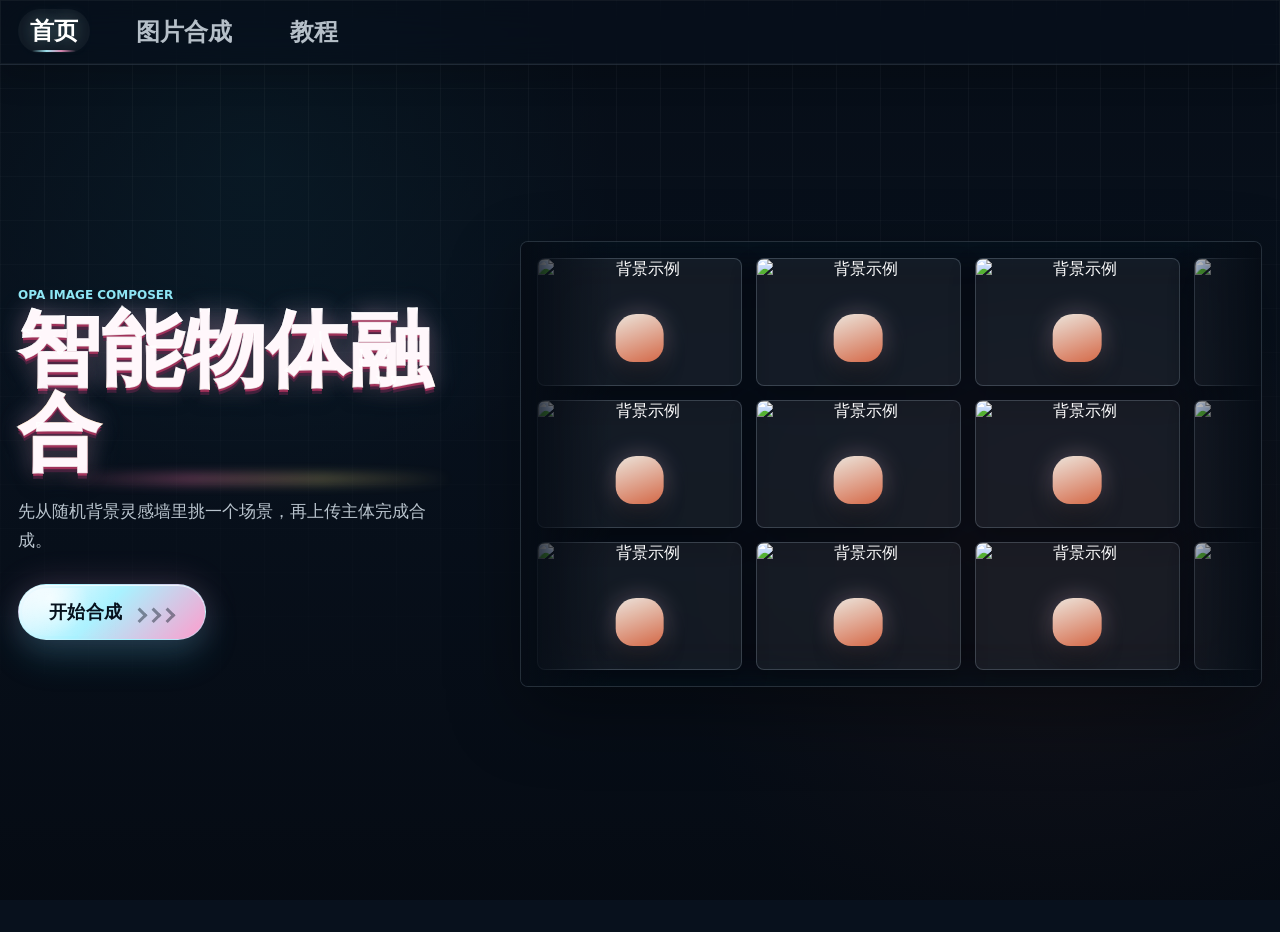
==== index.html @ 0ce697ed "Add files via upload" ====
<!doctype html>
<html lang="zh-CN">
  <head>
    <meta charset="utf-8" />
    <meta name="viewport" content="width=device-width, initial-scale=1" />
    <title>智能物体融合</title>
    <link rel="stylesheet" href="styles.css" />
  </head>
  <body>
    <div class="ambient-bg" aria-hidden="true">
      <span></span>
      <span></span>
      <span></span>
    </div>
    <nav class="site-tabs" aria-label="主导航">
      <button class="site-tab active" id="homeTab" type="button">首页</button>
      <button class="site-tab" id="composeTab" type="button">图片合成</button>
      <button class="site-tab" id="tutorialTab" type="button">教程</button>
    </nav>
    <main class="shell">
      <section class="landing" id="landing">
        <div class="landing-copy">
          <p class="eyebrow">OPA Image Composer</p>
          <h1>智能物体融合</h1>
          <p class="landing-subtitle">先从随机背景灵感墙里挑一个场景，再上传主体完成合成。</p>
          <button class="start-button" id="startButton" type="button" aria-label="开始合成">
            <span class="start-button-text">开始合成</span>
            <span class="start-button-arrows" aria-hidden="true">
              <span></span>
              <span></span>
              <span></span>
            </span>
          </button>
        </div>

        <div class="example-showcase" aria-label="背景示例图库">
          <div class="example-track" id="exampleTrackA"></div>
          <div class="example-track reverse" id="exampleTrackB"></div>
          <div class="example-track" id="exampleTrackC"></div>
        </div>
      </section>

      <section class="composer-app" id="composerApp" aria-label="用户合成界面">
        <section class="workspace" aria-label="图片融合工作区">
          <section class="stage-grid carousel-workbench">
            <article class="panel stage-panel">
              <div class="stage-overlay">
                <div>
                  <h2 id="stageTitle">前景原图</h2>
                  <span id="stageHint">双击画布添加前景，添加后拖拽框选主体</span>
                </div>
                <div class="stage-actions">
                  <button class="secondary icon-restore" id="prevStageButton" type="button">返回上一步</button>
                  <button class="secondary icon-image" id="nextStageButton" type="button">查看下一步</button>
                  <div class="stage-counter" id="stageCounter">1 / 4</div>
                </div>
              </div>
              <div class="status-pill composer-status" id="serviceStatus">准备上传</div>
              <div class="adjust-widget" id="adjustWidget">
                <button class="adjust-orb" id="adjustFloatButton" type="button" aria-expanded="false">
                  <span class="adjust-orb-dot"></span>
                  <span>调整</span>
                </button>
                <section class="adjust-card" id="adjustCard" hidden>
                  <div class="adjust-card-head">
                    <strong>图像调整</strong>
                    <span>拖动小窗可移动</span>
                  </div>
                  <div class="adjust-panel" id="cutoutAdjustPanel">
                    <label class="adjust-control">
                      <span>透明度</span>
                      <input id="cutoutOpacitySlider" type="range" min="40" max="140" value="100" />
                    </label>
                    <label class="adjust-control">
                      <span>冷暖色调</span>
                      <input id="cutoutToneSlider" type="range" min="-100" max="100" value="0" />
                    </label>
                    <label class="adjust-control">
                      <span>边界处理</span>
                      <input id="cutoutSharpenSlider" type="range" min="-100" max="100" value="0" />
                    </label>
                    <div class="adjust-row">
                      <button class="adjust-mini" id="eraserToggleButton" type="button">橡皮擦</button>
                      <label class="adjust-control compact">
                        <span>大小</span>
                        <input id="eraserSizeSlider" type="range" min="8" max="80" value="28" />
                      </label>
                    </div>
                    <div class="adjust-actions">
                      <button class="adjust-reset" id="cutoutUndoButton" type="button" disabled>撤销上一步</button>
                      <button class="adjust-reset" id="cutoutResetButton" type="button">恢复抠图</button>
                    </div>
                  </div>
                </section>
              </div>
              <aside class="recommend-panel" id="recommendPanel" aria-label="图片推荐">
                <div class="recommend-title" id="recommendTitle">前景推荐</div>
                <div class="recommend-viewport">
                  <div class="recommend-track" id="recommendTrack"></div>
                </div>
              </aside>

              <div class="stage-viewport" id="stageViewport">
                <div class="stage-track" id="stageTrack">
                  <section class="stage-slide" data-stage-title="前景原图" data-stage-hint="双击画布添加前景，添加后拖拽框选主体">
                    <div class="canvas-wrap subject-wrap upload-surface" id="subjectCanvasWrap" tabindex="0">
                      <span class="upload-hint">双击添加前景，添加后拖拽框选</span>
                      <button class="canvas-reset-button icon-restore" id="resetSubjectViewButton" type="button" hidden>恢复视图</button>
                      <canvas id="subjectCanvas"></canvas>
                      <div class="scan-line" id="cutoutScanLine" aria-hidden="true"></div>
                      <div id="selectionBox" class="selection-box" hidden></div>
                    </div>
                  </section>

                  <section class="stage-slide" data-stage-title="抠图预览" data-stage-hint="这里查看自动抠图结果，可下载透明 PNG 或返回原图重选">
                    <div class="canvas-wrap cutout-wrap">
                      <button class="canvas-reset-button icon-restore" id="resetCutoutViewButton" type="button" hidden>恢复视图</button>
                      <canvas id="cutoutCanvas"></canvas>
                    </div>
                  </section>

                  <section class="stage-slide" data-stage-title="背景图" data-stage-hint="双击画布添加背景，或从右侧推荐中选择">
                    <div class="canvas-wrap upload-surface" id="backgroundCanvasWrap" tabindex="0">
                      <span class="upload-hint">双击添加背景</span>
                      <canvas id="backgroundCanvas"></canvas>
                    </div>
                  </section>

                  <section class="stage-slide" data-stage-title="合成结果" data-stage-hint="生成后的合成图会展示在这里，并可下载成品">
                    <div class="canvas-wrap result-wrap">
                      <canvas id="resultCanvas"></canvas>
                      <div class="result-edit-box" id="resultEditBox" hidden>
                        <span class="resize-handle nw" data-handle="nw"></span>
                        <span class="resize-handle ne" data-handle="ne"></span>
                        <span class="resize-handle sw" data-handle="sw"></span>
                        <span class="resize-handle se" data-handle="se"></span>
                      </div>
                      <div class="score-card" id="scoreCard" hidden>
                        <span>OPA 合理性评分</span>
                        <strong id="scoreValue">--</strong>
                      </div>
                    </div>
                  </section>
                </div>
              </div>
            </article>

            <div class="panel quick-bar" aria-label="操作栏">
              <label class="dropzone compact icon-upload hidden-upload" id="subjectDrop" tabindex="0" aria-hidden="true">
                <input id="subjectInput" type="file" accept="image/*" />
                <span>上传前景</span>
              </label>
              <label class="dropzone compact icon-image hidden-upload" id="backgroundDrop" tabindex="0" aria-hidden="true">
                <input id="backgroundInput" type="file" accept="image/*" />
                <span>上传背景</span>
              </label>
              <button class="secondary icon-image stage-tool active" data-tool-stage="0" id="viewOriginalButton" type="button">查看原图</button>
              <button class="secondary icon-cutout stage-tool" data-tool-stage="1" id="viewCutoutButton" type="button" disabled>查看抠图</button>
              <button class="secondary icon-image stage-tool" data-tool-stage="2" id="viewBackgroundButton" type="button" disabled>查看背景</button>
              <button class="primary icon-magic stage-tool" data-tool-stage="3" id="runButton" type="button" disabled>图像融合</button>
              <button class="secondary icon-download" id="downloadMenuButton" type="button" disabled>下载</button>
              <button class="secondary hidden-action" id="cutoutDownloadButton" type="button" disabled>下载抠图</button>
              <button class="secondary hidden-action" id="restoreSubjectButton" type="button" disabled>返回原图</button>
              <button class="secondary hidden-action" id="downloadButton" type="button" disabled>下载成品</button>
            </div>
          </section>
        </section>
      </section>
    </main>

    <div class="download-dialog" id="downloadDialog" hidden>
      <div class="download-card" role="dialog" aria-modal="true" aria-label="选择下载内容">
        <h2>选择下载内容</h2>
        <button class="secondary icon-cutout" id="dialogCutoutDownloadButton" type="button">下载抠图</button>
        <button class="secondary icon-download" id="dialogResultDownloadButton" type="button">下载合成图</button>
        <button class="secondary" id="dialogCloseButton" type="button">取消</button>
      </div>
    </div>

    <script src="assets/example-foregrounds/foreground-data.js"></script>
    <script src="assets/example-backgrounds/background-data.js"></script>
    <script src="app.js"></script>
  </body>
</html>
---- styles.css ----
:root {
  color-scheme: light;
  --bg: #08111d;
  --ink: #f4f8fb;
  --muted: #aeb9c7;
  --panel: rgba(12, 22, 36, 0.68);
  --panel-strong: rgba(19, 31, 48, 0.82);
  --line: rgba(188, 214, 235, 0.2);
  --line-strong: rgba(202, 226, 244, 0.36);
  --accent: #ff6a3d;
  --accent-strong: #d84722;
  --cyan: #1e9fb8;
  --green: #4f8d63;
  --soft: rgba(238, 243, 247, 0.1);
  --canvas: rgba(238, 244, 248, 0.08);
  --shadow: 0 24px 70px rgba(0, 0, 0, 0.34);
  --shadow-soft: 0 18px 42px rgba(0, 0, 0, 0.26);
  --glow: rgba(30, 159, 184, 0.28);
  --glass: rgba(10, 20, 34, 0.66);
  --glass-strong: rgba(12, 24, 39, 0.72);
}

* {
  box-sizing: border-box;
}

body {
  margin: 0;
  min-height: 100vh;
  background: #08111d;
  color: var(--ink);
  font-family:
    Inter, "Microsoft YaHei", "PingFang SC", system-ui, -apple-system, BlinkMacSystemFont,
    "Segoe UI", sans-serif;
}

body::before {
  content: "";
  position: fixed;
  inset: 0;
  z-index: 1;
  background:
    linear-gradient(90deg, rgba(255, 255, 255, 0.055) 1px, transparent 1px),
    linear-gradient(180deg, rgba(255, 255, 255, 0.045) 1px, transparent 1px);
  background-size: 44px 44px;
  -webkit-mask-image: linear-gradient(180deg, rgba(0, 0, 0, 0.72), transparent 88%);
  mask-image: linear-gradient(180deg, rgba(0, 0, 0, 0.72), transparent 88%);
  pointer-events: none;
}

.ambient-bg {
  position: fixed;
  inset: 0;
  z-index: 0;
  overflow: hidden;
  background: #08111d;
  pointer-events: none;
}

.ambient-bg::after {
  content: "";
  position: absolute;
  inset: 0;
  background:
    linear-gradient(180deg, rgba(6, 12, 21, 0.78), rgba(8, 17, 29, 0.64) 42%, rgba(5, 10, 18, 0.86)),
    radial-gradient(circle at 20% 18%, rgba(30, 159, 184, 0.24), transparent 28%),
    radial-gradient(circle at 82% 70%, rgba(255, 106, 61, 0.2), transparent 30%);
}

.ambient-bg span {
  position: absolute;
  inset: -8%;
  background-position: center;
  background-size: cover;
  opacity: 0;
  filter: saturate(1.12) contrast(1.08);
  transform: scale(1.08) translateX(0);
  animation: ambient-slide 30s ease-in-out infinite;
}

.ambient-bg span:nth-child(1) {
  background-image: url("assets/backgrounds/deep-abstract-01.jpg");
}

.ambient-bg span:nth-child(2) {
  background-image: url("assets/backgrounds/deep-abstract-02.jpg");
  animation-delay: 10s;
}

.ambient-bg span:nth-child(3) {
  background-image: url("assets/backgrounds/deep-abstract-03.jpg");
  animation-delay: 20s;
}

button,
input {
  font: inherit;
}

.shell {
  position: relative;
  z-index: 2;
  width: min(1520px, calc(100vw - 36px));
  margin: 0 auto;
  padding: 44px 0 32px;
}

.site-tabs {
  position: fixed;
  top: 0;
  left: 0;
  right: 0;
  z-index: 10;
  display: flex;
  align-items: center;
  gap: 34px;
  border: 0;
  border-bottom: 1px solid rgba(202, 226, 244, 0.12);
  border-radius: 0;
  padding: 10px max(18px, calc((100vw - 1520px) / 2 + 18px));
  background: rgba(7, 16, 28, 0.58);
  box-shadow:
    0 12px 30px rgba(0, 0, 0, 0.18),
    inset 0 0 0 1px rgba(255, 255, 255, 0.04);
  backdrop-filter: blur(18px) saturate(1.15);
}

.site-tab {
  position: relative;
  border: 0;
  border-radius: 999px;
  padding: 6px 12px;
  color: rgba(238, 247, 255, 0.76);
  background: transparent;
  cursor: pointer;
  font-size: 24px;
  font-weight: 900;
  white-space: nowrap;
  transition:
    color 160ms ease,
    text-shadow 160ms ease,
    transform 160ms ease;
}

.site-tab::after {
  content: "";
  position: absolute;
  left: 14px;
  right: 14px;
  bottom: 1px;
  height: 2px;
  border-radius: 999px;
  background: linear-gradient(90deg, transparent, rgba(169, 242, 255, 0.92), rgba(255, 156, 204, 0.82), transparent);
  opacity: 0;
  transform: scaleX(0.5);
  transition:
    opacity 160ms ease,
    transform 160ms ease;
}

.site-tab:hover,
.site-tab.active {
  color: #fff;
  background: rgba(255, 255, 255, 0.045);
  text-shadow:
    0 0 16px rgba(169, 242, 255, 0.36),
    0 2px 12px rgba(0, 0, 0, 0.42);
  transform: translateY(-1px);
}

.site-tab:hover::after,
.site-tab.active::after {
  opacity: 1;
  transform: scaleX(1);
}

.landing {
  display: grid;
  grid-template-columns: minmax(320px, 0.78fr) minmax(560px, 1.22fr);
  align-items: center;
  gap: 28px;
  min-height: calc(100vh - 44px);
  padding: 18px 0 34px;
  transition:
    opacity 360ms ease,
    transform 360ms ease,
    visibility 360ms ease;
}

.landing-copy {
  position: relative;
  z-index: 2;
  max-width: 560px;
}

.landing h1 {
  font-size: clamp(50px, 6.4vw, 92px);
  line-height: 1.02;
  -webkit-text-stroke-width: 1.4px;
}

.landing-subtitle {
  max-width: 430px;
  margin: 22px 0 0;
  color: rgba(235, 246, 255, 0.78);
  font-size: 17px;
  line-height: 1.7;
}

.start-button {
  position: relative;
  overflow: hidden;
  display: inline-flex;
  align-items: center;
  justify-content: center;
  gap: 14px;
  margin-top: 30px;
  min-height: 56px;
  border: 1px solid rgba(169, 242, 255, 0.44);
  border-radius: 999px;
  padding: 0 20px 0 30px;
  color: #06111d;
  background:
    linear-gradient(135deg, #f8fbff 0%, #a9f2ff 45%, #ff9ccc 100%);
  box-shadow:
    0 18px 34px rgba(30, 159, 184, 0.22),
    0 0 34px rgba(255, 156, 204, 0.2),
    inset 0 1px 0 rgba(255, 255, 255, 0.72);
  cursor: pointer;
  font-size: 18px;
  font-weight: 900;
  letter-spacing: 0.4px;
  transition:
    transform 180ms ease,
    box-shadow 180ms ease,
    filter 180ms ease;
}

.start-button::before {
  content: "";
  position: absolute;
  inset: 3px;
  border-radius: 999px;
  background:
    radial-gradient(circle at 16% 22%, rgba(255, 255, 255, 0.86), transparent 24%),
    linear-gradient(90deg, rgba(255, 255, 255, 0.16), transparent 54%);
  opacity: 0.8;
  pointer-events: none;
}

.start-button::after {
  content: "";
  position: absolute;
  inset: 0;
  border-radius: inherit;
  background: linear-gradient(120deg, transparent 0%, rgba(255, 255, 255, 0.68) 42%, transparent 58%);
  opacity: 0;
  transform: translateX(-118%);
  transition:
    opacity 180ms ease,
    transform 460ms ease;
  pointer-events: none;
}

.start-button-text,
.start-button-arrows {
  position: relative;
  z-index: 1;
}

.start-button-arrows {
  display: inline-flex;
  align-items: center;
  gap: 3px;
  width: 48px;
}

.start-button-arrows span {
  display: block;
  width: 11px;
  height: 11px;
  border-right: 3px solid currentColor;
  border-bottom: 3px solid currentColor;
  opacity: 0.42;
  transform: rotate(-45deg) translateX(-4px);
  transition:
    opacity 180ms ease,
    transform 180ms ease;
}

.start-button-arrows span:nth-child(2) {
  transition-delay: 45ms;
}

.start-button-arrows span:nth-child(3) {
  transition-delay: 90ms;
}

.start-button:hover {
  filter: saturate(1.08);
  transform: translateY(-2px) scale(1.02);
  box-shadow:
    0 22px 44px rgba(30, 159, 184, 0.28),
    0 0 48px rgba(255, 156, 204, 0.28),
    inset 0 1px 0 rgba(255, 255, 255, 0.82);
}

.start-button:hover::after {
  opacity: 0.75;
  transform: translateX(110%);
}

.start-button:hover .start-button-arrows span {
  opacity: 1;
  transform: rotate(-45deg) translateX(3px);
}

.example-showcase {
  position: relative;
  display: grid;
  gap: 14px;
  min-width: 0;
  overflow: hidden;
  border: 1px solid rgba(202, 226, 244, 0.16);
  border-radius: 8px;
  padding: 16px 0;
  background: rgba(4, 11, 20, 0.34);
  box-shadow:
    inset 0 0 52px rgba(30, 159, 184, 0.08),
    0 26px 70px rgba(0, 0, 0, 0.36);
  backdrop-filter: blur(18px);
}

.example-showcase::before,
.example-showcase::after {
  content: "";
  position: absolute;
  top: 0;
  bottom: 0;
  z-index: 2;
  width: 90px;
  pointer-events: none;
}

.example-showcase::before {
  left: 0;
  background: linear-gradient(90deg, rgba(6, 12, 21, 0.96), transparent);
}

.example-showcase::after {
  right: 0;
  background: linear-gradient(270deg, rgba(6, 12, 21, 0.96), transparent);
}

.example-track {
  display: flex;
  width: max-content;
  gap: 14px;
  padding: 0 16px;
  animation: example-scroll 46s linear infinite;
}

.example-track.reverse {
  animation-name: example-scroll-reverse;
  animation-duration: 52s;
}

.example-track:nth-child(3) {
  animation-duration: 58s;
}

.example-card {
  position: relative;
  flex: 0 0 auto;
  width: clamp(178px, 16vw, 238px);
  aspect-ratio: 16 / 10;
  border: 1px solid rgba(202, 226, 244, 0.2);
  border-radius: 8px;
  padding: 0;
  overflow: hidden;
  color: #fff;
  background: rgba(255, 255, 255, 0.06);
  box-shadow: 0 12px 26px rgba(0, 0, 0, 0.28);
  cursor: pointer;
  transition:
    transform 180ms ease,
    border-color 180ms ease,
    box-shadow 180ms ease;
}

.example-card img {
  width: 100%;
  height: 100%;
  object-fit: cover;
  display: block;
  filter: saturate(1.05) contrast(1.03);
}

.example-card::before {
  content: "";
  position: absolute;
  left: 50%;
  bottom: 18%;
  width: 24%;
  height: 38%;
  border-radius: 42% 42% 36% 36%;
  background: linear-gradient(160deg, rgba(255, 245, 235, 0.92), rgba(255, 122, 79, 0.82));
  box-shadow:
    0 16px 20px rgba(0, 0, 0, 0.34),
    0 0 24px rgba(255, 210, 236, 0.28);
  transform: translateX(-50%);
  pointer-events: none;
}

.example-card:hover {
  border-color: rgba(255, 210, 236, 0.46);
  box-shadow:
    0 18px 32px rgba(0, 0, 0, 0.34),
    0 0 28px rgba(255, 146, 207, 0.16);
  transform: translateY(-3px) scale(1.02);
}

.composer-app {
  position: absolute;
  inset: 22px 0 auto;
  opacity: 0;
  visibility: hidden;
  pointer-events: none;
  transform: translateY(10px) scale(0.985);
  min-height: 100vh;
  transition:
    opacity 360ms ease,
    transform 360ms ease,
    visibility 360ms ease;
}

.composer-started .landing {
  display: none;
  opacity: 0;
  visibility: hidden;
  pointer-events: none;
  transform: translateY(-10px) scale(0.985);
}

.composer-started .composer-app {
  position: relative;
  inset: auto;
  opacity: 1;
  visibility: visible;
  pointer-events: auto;
  transform: translateY(0) scale(1);
}

.composer-started .shell {
  padding-top: 42px;
}

.topbar {
  position: relative;
  overflow: hidden;
  display: flex;
  align-items: center;
  justify-content: space-between;
  gap: 18px;
  margin-bottom: 8px;
  min-height: 64px;
  border: 1px solid rgba(202, 226, 244, 0.22);
  border-radius: 8px;
  padding: 9px 16px;
  background: var(--glass);
  box-shadow: var(--shadow-soft);
  backdrop-filter: blur(22px) saturate(1.15);
}

.topbar::before {
  content: "";
  position: absolute;
  inset: 0;
  background:
    linear-gradient(110deg, rgba(255, 255, 255, 0.12), transparent 34%),
    radial-gradient(circle at 88% 20%, rgba(30, 159, 184, 0.18), transparent 30%);
  pointer-events: none;
}

.topbar > * {
  position: relative;
  z-index: 1;
}

.eyebrow {
  margin: 0 0 6px;
  color: #8ee7f5;
  font-size: 12px;
  font-weight: 800;
  letter-spacing: 0;
  text-transform: uppercase;
}

h1,
h2 {
  margin: 0;
  line-height: 1.15;
}

h1 {
  position: relative;
  display: inline-block;
  font-family:
    "软糖体", "星岩体", "传奇体", "YouYuan", "Microsoft YaHei UI", "Microsoft YaHei",
    "PingFang SC", system-ui, sans-serif;
  font-size: clamp(36px, 4.2vw, 60px);
  font-weight: 900;
  letter-spacing: 1px;
  color: #fff7fb;
  background:
    linear-gradient(180deg, #ffffff 0%, #ffe2f2 34%, #ffc16f 62%, #ff7aa9 100%);
  -webkit-background-clip: text;
  background-clip: text;
  -webkit-text-stroke: 1px rgba(255, 255, 255, 0.76);
  text-shadow:
    0 3px 0 #9f3159,
    0 6px 0 rgba(85, 35, 68, 0.72),
    0 10px 18px rgba(0, 0, 0, 0.36),
    0 0 22px rgba(255, 162, 211, 0.34),
    0 0 34px rgba(169, 242, 255, 0.18);
  animation: title-bob 4.6s ease-in-out infinite;
}

h1::after {
  content: "";
  position: absolute;
  left: 8%;
  right: 8%;
  bottom: -9px;
  height: 10px;
  border-radius: 999px;
  background: linear-gradient(90deg, transparent, rgba(255, 122, 169, 0.5), rgba(255, 225, 128, 0.42), transparent);
  filter: blur(6px);
  opacity: 0.8;
  pointer-events: none;
}

h2 {
  font-size: 15px;
  color: #f6fbff;
}

.status-pill {
  flex: 0 0 auto;
  border: 1px solid rgba(142, 231, 245, 0.32);
  border-radius: 8px;
  padding: 9px 13px;
  color: #eafaff;
  background: rgba(12, 33, 50, 0.66);
  font-weight: 800;
  box-shadow:
    inset 0 0 0 1px rgba(255, 255, 255, 0.08),
    0 0 24px rgba(30, 159, 184, 0.16);
}

.workspace {
  display: grid;
  gap: 8px;
}

.panel {
  position: relative;
  overflow: hidden;
  background: var(--glass-strong);
  border: 1px solid var(--line);
  border-radius: 8px;
  box-shadow: var(--shadow);
  backdrop-filter: blur(24px) saturate(1.18);
  animation: panel-in 460ms ease both;
}

.panel::before {
  content: "";
  position: absolute;
  inset: 0;
  border-radius: inherit;
  background:
    linear-gradient(135deg, rgba(255, 255, 255, 0.16), transparent 26%),
    radial-gradient(circle at 100% 0%, rgba(30, 159, 184, 0.12), transparent 36%),
    radial-gradient(circle at 0% 100%, rgba(255, 106, 61, 0.08), transparent 34%);
  opacity: 0.9;
  pointer-events: none;
}

.panel > * {
  position: relative;
  z-index: 1;
}

.dropzone {
  position: relative;
  display: inline-flex;
  align-items: center;
  justify-content: center;
  gap: 8px;
  border: 1px solid var(--line-strong);
  border-radius: 8px;
  color: #f3f9ff;
  text-align: center;
  cursor: pointer;
  transition:
    border-color 160ms ease,
    background 160ms ease,
    color 160ms ease,
    transform 160ms ease;
}

.dropzone.compact {
  min-height: 42px;
  min-width: 96px;
  padding: 0 14px;
  background: rgba(255, 255, 255, 0.08);
  font-weight: 850;
}

.dropzone:hover,
.dropzone.dragging,
.dropzone:focus-visible {
  border-color: var(--accent);
  background: rgba(255, 106, 61, 0.16);
  color: #ffe2d3;
  outline: 3px solid rgba(255, 106, 61, 0.17);
  outline-offset: 2px;
}

.dropzone:hover {
  transform: translateY(-1px);
}

.dropzone input {
  position: absolute;
  inset: 0;
  opacity: 0;
  cursor: pointer;
}

.primary,
.secondary {
  position: relative;
  overflow: hidden;
  display: inline-flex;
  align-items: center;
  justify-content: center;
  gap: 8px;
  min-height: 42px;
  border: 1px solid transparent;
  border-radius: 999px;
  padding: 0 18px;
  cursor: pointer;
  font-weight: 850;
  transition:
    background 160ms ease,
    border-color 160ms ease,
    box-shadow 160ms ease,
    color 160ms ease,
    transform 160ms ease;
}

.primary::before,
.secondary::before {
  content: "";
  position: absolute;
  inset: 1px;
  border-radius: inherit;
  background:
    linear-gradient(110deg, transparent 0%, rgba(255, 255, 255, 0.24) 44%, transparent 62%),
    radial-gradient(circle at 12% 20%, rgba(255, 255, 255, 0.18), transparent 26%);
  opacity: 0;
  transform: translateX(-42%);
  transition:
    opacity 160ms ease,
    transform 360ms ease;
  pointer-events: none;
}

.compact-button {
  min-height: 38px;
  padding: 0 13px;
}

.primary {
  border-color: rgba(255, 210, 236, 0.32);
  background:
    radial-gradient(circle at 18% 30%, rgba(255, 255, 255, 0.32), transparent 22%),
    linear-gradient(135deg, #ff75b4, #ff764a 54%, #9befff);
  color: #fff;
  box-shadow:
    0 12px 26px rgba(216, 71, 34, 0.22),
    0 0 28px rgba(255, 117, 180, 0.16),
    inset 0 1px 0 rgba(255, 255, 255, 0.3);
}

.primary:hover {
  background:
    radial-gradient(circle at 18% 30%, rgba(255, 255, 255, 0.38), transparent 22%),
    linear-gradient(135deg, #ff8ac1, #ff6b42 54%, #a9f2ff);
  box-shadow:
    0 15px 32px rgba(216, 71, 34, 0.28),
    0 0 34px rgba(255, 117, 180, 0.22),
    0 0 18px rgba(169, 242, 255, 0.16),
    inset 0 1px 0 rgba(255, 255, 255, 0.36);
  transform: translateY(-2px);
}

.primary:hover::before,
.secondary:hover::before {
  opacity: 1;
  transform: translateX(46%);
}

.secondary {
  border: 1px solid rgba(202, 226, 244, 0.18);
  background:
    radial-gradient(circle at 16% 10%, rgba(169, 242, 255, 0.12), transparent 34%),
    linear-gradient(180deg, rgba(255, 255, 255, 0.09), rgba(255, 255, 255, 0.035)),
    rgba(10, 22, 36, 0.38);
  color: #f4f8fb;
  box-shadow:
    inset 0 1px 0 rgba(255, 255, 255, 0.12),
    0 8px 18px rgba(0, 0, 0, 0.12);
}

.secondary:hover {
  border-color: rgba(142, 231, 245, 0.42);
  background:
    radial-gradient(circle at 18% 16%, rgba(169, 242, 255, 0.18), transparent 36%),
    linear-gradient(180deg, rgba(255, 255, 255, 0.13), rgba(255, 255, 255, 0.055)),
    rgba(10, 22, 36, 0.5);
  box-shadow:
    0 10px 22px rgba(30, 159, 184, 0.15),
    0 0 18px rgba(169, 242, 255, 0.08),
    inset 0 1px 0 rgba(255, 255, 255, 0.16);
  transform: translateY(-1px);
}

.primary:active,
.secondary:active,
.start-button:active,
.site-tab:active {
  transform: translateY(0) scale(0.985);
}

.primary:focus-visible,
.secondary:focus-visible,
.start-button:focus-visible,
.site-tab:focus-visible {
  outline: 2px solid rgba(169, 242, 255, 0.72);
  outline-offset: 3px;
}

button:disabled {
  cursor: not-allowed;
  opacity: 0.46;
  transform: none;
  box-shadow: none;
}

.stage-grid {
  display: grid;
  grid-template-columns: minmax(0, 1fr);
  gap: 10px;
  align-items: stretch;
}

.stage-panel,
.quick-bar {
  display: grid;
}

.stage-panel {
  position: relative;
  grid-template-rows: 1fr;
  overflow: hidden;
  min-height: calc(100vh - 184px);
}

.panel-title {
  display: flex;
  align-items: center;
  justify-content: space-between;
  gap: 10px;
  min-height: 82px;
  padding: 14px 14px 14px 18px;
  border-bottom: 1px solid rgba(202, 226, 244, 0.16);
  background:
    linear-gradient(180deg, rgba(255, 255, 255, 0.08), rgba(255, 255, 255, 0.025)),
    linear-gradient(90deg, rgba(30, 159, 184, 0.08), transparent 44%);
}

.result-title {
  min-height: 88px;
}

.stage-actions {
  display: flex;
  align-items: center;
  justify-content: flex-end;
  gap: 8px;
  flex-wrap: wrap;
}

.stage-actions .secondary {
  min-height: 36px;
  padding: 0 12px;
}

.stage-overlay {
  position: absolute;
  top: 14px;
  left: 14px;
  right: 14px;
  z-index: 4;
  display: flex;
  align-items: center;
  justify-content: space-between;
  gap: 12px;
  border: 1px solid rgba(202, 226, 244, 0.16);
  border-radius: 8px;
  padding: 12px 16px;
  background:
    linear-gradient(135deg, rgba(255, 255, 255, 0.09), transparent 38%),
    rgba(8, 17, 29, 0.56);
  box-shadow:
    0 12px 26px rgba(0, 0, 0, 0.16),
    inset 0 0 26px rgba(30, 159, 184, 0.06);
  backdrop-filter: blur(16px) saturate(1.08);
}

.stage-overlay h2 {
  position: relative;
  display: inline-flex;
  align-items: center;
  gap: 8px;
  font-size: 23px;
  text-shadow: 0 0 16px rgba(169, 242, 255, 0.2);
}

.stage-overlay h2::before {
  content: "";
  width: 18px;
  height: 18px;
  border-radius: 6px;
  background:
    radial-gradient(circle at 35% 32%, #fff, transparent 24%),
    linear-gradient(135deg, #9befff, #ff9ccc 62%, #ffe07e);
  box-shadow: 0 0 18px rgba(255, 156, 204, 0.28);
}

.stage-overlay span {
  display: block;
  margin-top: 6px;
  color: rgba(234, 246, 255, 0.84);
  font-size: 16px;
  line-height: 1.35;
}

.composer-status {
  display: none;
}

.stage-counter {
  display: grid;
  place-items: center;
  min-width: 62px;
  height: 36px;
  border: 1px solid rgba(202, 226, 244, 0.2);
  border-radius: 999px;
  color: rgba(235, 246, 255, 0.82);
  background: rgba(255, 255, 255, 0.075);
  font-weight: 900;
}

.panel-title span {
  display: block;
  margin-top: 5px;
  color: rgba(218, 229, 238, 0.7);
  font-size: 13px;
  line-height: 1.35;
}

.actions {
  display: flex;
  gap: 8px;
}

.icon-upload,
.icon-image,
.icon-magic {
  justify-content: flex-start;
}

.quick-bar {
  display: flex;
  align-items: center;
  gap: 10px;
  padding: 9px;
  background:
    linear-gradient(135deg, rgba(255, 255, 255, 0.065), transparent 44%),
    rgba(7, 16, 28, 0.62);
  border-color: rgba(202, 226, 244, 0.16);
  border-radius: 12px;
  box-shadow:
    0 14px 34px rgba(0, 0, 0, 0.2),
    inset 0 0 28px rgba(30, 159, 184, 0.06);
}

.quick-bar .secondary,
.quick-bar .primary,
.quick-bar .dropzone {
  flex: 1 1 0;
  min-width: 132px;
  min-height: 42px;
  border-radius: 999px;
  padding-inline: 15px;
  font-size: 17px;
  white-space: nowrap;
}

.quick-bar .secondary,
.quick-bar .primary {
  letter-spacing: 0.2px;
}

.quick-bar .stage-tool.active {
  flex: 1.65 1 0;
  border-color: rgba(255, 210, 236, 0.42);
  color: #fff;
  background:
    radial-gradient(circle at 16% 20%, rgba(255, 210, 236, 0.24), transparent 32%),
    linear-gradient(135deg, rgba(255, 117, 180, 0.18), rgba(169, 242, 255, 0.12)),
    rgba(10, 22, 36, 0.62);
  box-shadow:
    0 12px 26px rgba(0, 0, 0, 0.2),
    0 0 28px rgba(169, 242, 255, 0.14),
    inset 0 0 0 1px rgba(255, 255, 255, 0.08);
}

.quick-bar #downloadMenuButton {
  flex: 0.85 1 0;
}

#runButton {
  --fuse-glow: rgba(255, 117, 180, 0.46);
  isolation: isolate;
  min-width: 172px;
  border: 0;
  color: #07111d;
  background:
    linear-gradient(135deg, #fff7fb 0%, #ff9ccc 34%, #8ee7f5 100%);
  box-shadow:
    0 9px 0 rgba(86, 42, 72, 0.82),
    0 16px 26px rgba(0, 0, 0, 0.32),
    0 0 26px var(--fuse-glow),
    inset 0 2px 0 rgba(255, 255, 255, 0.75);
  transform: translateY(-3px);
}

#runButton::after {
  content: "";
  position: absolute;
  inset: 5px 14px auto;
  height: 10px;
  border-radius: 999px;
  background: rgba(255, 255, 255, 0.48);
  filter: blur(3px);
  opacity: 0.72;
  pointer-events: none;
}

#runButton:hover {
  filter: saturate(1.1);
  box-shadow:
    0 7px 0 rgba(86, 42, 72, 0.82),
    0 18px 32px rgba(0, 0, 0, 0.34),
    0 0 34px var(--fuse-glow),
    0 0 26px rgba(169, 242, 255, 0.22),
    inset 0 2px 0 rgba(255, 255, 255, 0.84);
  transform: translateY(-5px);
}

#runButton:active {
  box-shadow:
    0 2px 0 rgba(86, 42, 72, 0.82),
    0 8px 18px rgba(0, 0, 0, 0.3),
    0 0 22px var(--fuse-glow);
  transform: translateY(1px) scale(0.99);
}

#downloadMenuButton {
  min-width: 112px;
  border-color: rgba(169, 242, 255, 0.42);
  color: #eafcff;
  background:
    linear-gradient(180deg, rgba(255, 255, 255, 0.11), rgba(255, 255, 255, 0.03)),
    rgba(8, 18, 31, 0.72);
  box-shadow:
    inset 0 0 0 1px rgba(255, 255, 255, 0.08),
    0 10px 22px rgba(0, 0, 0, 0.2);
}

#downloadMenuButton::after {
  content: "";
  position: absolute;
  left: 50%;
  bottom: 8px;
  width: 18px;
  height: 2px;
  border-radius: 999px;
  background: currentColor;
  opacity: 0.52;
  transform: translateX(-50%);
  transition:
    opacity 160ms ease,
    width 160ms ease;
}

#downloadMenuButton:hover {
  border-color: rgba(169, 242, 255, 0.72);
  color: #ffffff;
  box-shadow:
    inset 0 0 0 1px rgba(255, 255, 255, 0.12),
    0 12px 26px rgba(0, 0, 0, 0.24),
    0 0 24px rgba(169, 242, 255, 0.18);
}

#downloadMenuButton:hover::before {
  transform: translateY(2px);
}

#downloadMenuButton:hover::after {
  width: 26px;
  opacity: 0.88;
}

#viewOriginalButton,
#viewCutoutButton,
#viewBackgroundButton {
  flex: 1.08 1 0;
  min-width: 138px;
  border-radius: 14px;
  border-color: rgba(202, 226, 244, 0.2);
  color: rgba(241, 248, 255, 0.9);
  background:
    linear-gradient(135deg, rgba(255, 255, 255, 0.09), rgba(255, 255, 255, 0.025)),
    rgba(8, 18, 31, 0.58);
  box-shadow:
    inset 0 0 0 1px rgba(255, 255, 255, 0.055),
    0 9px 18px rgba(0, 0, 0, 0.16);
}

#viewOriginalButton::after,
#viewCutoutButton::after,
#viewBackgroundButton::after {
  content: "";
  position: absolute;
  inset: auto 14px 8px;
  height: 2px;
  border-radius: 999px;
  background: linear-gradient(90deg, transparent, rgba(169, 242, 255, 0.74), rgba(255, 156, 204, 0.64), transparent);
  opacity: 0;
  transform: scaleX(0.55);
  transition:
    opacity 160ms ease,
    transform 160ms ease;
}

#viewOriginalButton:hover,
#viewCutoutButton:hover,
#viewBackgroundButton:hover,
#viewOriginalButton.active,
#viewCutoutButton.active,
#viewBackgroundButton.active {
  border-color: rgba(255, 210, 236, 0.38);
  color: #fff;
  background:
    radial-gradient(circle at 16% 20%, rgba(169, 242, 255, 0.16), transparent 34%),
    linear-gradient(135deg, rgba(255, 156, 204, 0.14), rgba(169, 242, 255, 0.1)),
    rgba(9, 21, 36, 0.76);
  box-shadow:
    inset 0 0 0 1px rgba(255, 255, 255, 0.08),
    0 11px 24px rgba(0, 0, 0, 0.2),
    0 0 20px rgba(169, 242, 255, 0.12);
}

#viewOriginalButton:hover::after,
#viewCutoutButton:hover::after,
#viewBackgroundButton:hover::after,
#viewOriginalButton.active::after,
#viewCutoutButton.active::after,
#viewBackgroundButton.active::after {
  opacity: 1;
  transform: scaleX(1);
}

#runButton:disabled,
#downloadMenuButton:disabled,
#viewOriginalButton:disabled,
#viewCutoutButton:disabled,
#viewBackgroundButton:disabled {
  cursor: not-allowed;
  opacity: 0.42;
  filter: grayscale(0.28) saturate(0.75);
  box-shadow: none;
  transform: none;
}

#runButton:disabled::after,
#downloadMenuButton:disabled::after,
#viewOriginalButton:disabled::after,
#viewCutoutButton:disabled::after,
#viewBackgroundButton:disabled::after {
  opacity: 0;
}

.hidden-upload {
  display: none;
}

.hidden-action {
  display: none;
}

.upload-surface {
  cursor: pointer;
}

.upload-hint {
  position: absolute;
  top: 16px;
  left: 16px;
  z-index: 2;
  border: 1px solid rgba(202, 226, 244, 0.18);
  border-radius: 999px;
  padding: 7px 11px;
  color: rgba(235, 246, 255, 0.76);
  background: rgba(7, 16, 28, 0.54);
  font-size: 12px;
  font-weight: 900;
  pointer-events: none;
  backdrop-filter: blur(10px);
  transition:
    opacity 160ms ease,
    transform 160ms ease;
}

.subject-wrap.has-view-reset .upload-hint {
  opacity: 0.86;
  transform: none;
}

.icon-upload::before,
.icon-image::before,
.icon-magic::before,
.icon-cutout::before,
.icon-restore::before,
.icon-download::before {
  content: "";
  flex: 0 0 auto;
  width: 18px;
  height: 18px;
  border-radius: 999px;
  background:
    linear-gradient(135deg, rgba(255, 255, 255, 0.96), rgba(169, 242, 255, 0.78)),
    rgba(255, 255, 255, 0.16);
  box-shadow:
    inset 0 0 0 1px rgba(255, 255, 255, 0.38),
    0 0 18px rgba(169, 242, 255, 0.18);
}

.icon-upload::before {
  clip-path: polygon(50% 8%, 84% 42%, 64% 42%, 64% 82%, 36% 82%, 36% 42%, 16% 42%);
}

.icon-image::before {
  clip-path: polygon(8% 18%, 92% 18%, 92% 82%, 8% 82%);
}

.icon-magic::before {
  border-radius: 50%;
  background:
    radial-gradient(circle at 32% 28%, #fff, transparent 22%),
    linear-gradient(135deg, #ffe07e, #ff75b4 55%, #9befff);
}

.is-fusing .icon-magic::before {
  animation: fusion-spin 900ms linear infinite;
}

.is-fusing #runButton {
  box-shadow:
    0 7px 0 rgba(86, 42, 72, 0.82),
    0 18px 34px rgba(0, 0, 0, 0.32),
    0 0 38px rgba(255, 117, 180, 0.38),
    0 0 28px rgba(169, 242, 255, 0.22),
    inset 0 2px 0 rgba(255, 255, 255, 0.78);
  transform: translateY(-4px);
}

.is-fusing #runButton:disabled {
  opacity: 1;
}

.icon-cutout::before {
  clip-path: polygon(12% 22%, 34% 22%, 34% 12%, 50% 12%, 50% 22%, 78% 22%, 78% 50%, 88% 50%, 88% 66%, 78% 66%, 78% 88%, 22% 88%, 22% 66%, 12% 66%, 12% 50%, 22% 50%, 22% 34%, 12% 34%);
}

.icon-restore::before {
  border-radius: 50%;
  clip-path: polygon(18% 48%, 42% 22%, 42% 38%, 72% 38%, 82% 50%, 72% 62%, 42% 62%, 42% 78%);
}

.icon-download::before {
  clip-path: polygon(36% 12%, 64% 12%, 64% 50%, 84% 50%, 50% 84%, 16% 50%, 36% 50%);
}

.canvas-wrap {
  position: relative;
  display: grid;
  place-items: center;
  min-height: 238px;
  padding: 14px 18px;
  background:
    linear-gradient(45deg, rgba(179, 210, 232, 0.08) 25%, transparent 25%),
    linear-gradient(-45deg, rgba(179, 210, 232, 0.08) 25%, transparent 25%),
    linear-gradient(45deg, transparent 75%, rgba(179, 210, 232, 0.08) 75%),
    linear-gradient(-45deg, transparent 75%, rgba(179, 210, 232, 0.08) 75%),
    radial-gradient(circle at 50% 18%, rgba(30, 159, 184, 0.12), transparent 36%),
    linear-gradient(180deg, rgba(4, 12, 22, 0.38), rgba(4, 10, 18, 0.62));
  background-color: var(--canvas);
  background-position:
    0 0,
    0 10px,
    10px -10px,
    -10px 0;
  background-size: 20px 20px;
  overflow: hidden;
}

.stage-viewport {
  overflow: hidden;
  min-width: 0;
}

.stage-track {
  display: flex;
  height: 100%;
  transition: transform 520ms cubic-bezier(0.22, 1, 0.36, 1);
  will-change: transform;
}

.stage-slide {
  display: grid;
  min-width: 100%;
  height: 100%;
}

.stage-slide .canvas-wrap {
  min-height: calc(100vh - 264px);
  width: 100%;
  margin: 0 auto;
  padding-right: 350px;
}

.stage-slide:nth-child(3) .canvas-wrap,
.stage-slide:nth-child(4) .canvas-wrap {
  width: 100%;
}

.stage-slide:nth-child(4) .canvas-wrap {
  padding-right: 18px;
}

.recommend-panel {
  position: absolute;
  top: 92px;
  right: 18px;
  bottom: 14px;
  z-index: 4;
  width: 290px;
  border: 1px solid rgba(202, 226, 244, 0.14);
  border-radius: 8px;
  padding: 10px;
  background: rgba(8, 17, 29, 0.48);
  box-shadow:
    0 18px 38px rgba(0, 0, 0, 0.2),
    inset 0 0 22px rgba(30, 159, 184, 0.05);
  backdrop-filter: blur(14px);
}

.recommend-panel[hidden] {
  display: none;
}

.adjust-widget {
  position: absolute;
  top: 92px;
  left: 18px;
  z-index: 8;
  display: grid;
  gap: 10px;
  width: 280px;
  pointer-events: none;
}

.adjust-orb {
  pointer-events: auto;
  justify-self: start;
  display: inline-flex;
  align-items: center;
  gap: 9px;
  min-height: 44px;
  border: 1px solid rgba(169, 242, 255, 0.28);
  border-radius: 999px;
  padding: 0 16px 0 7px;
  color: #f5fbff;
  background:
    linear-gradient(145deg, rgba(255, 255, 255, 0.12), rgba(255, 255, 255, 0.035)),
    rgba(6, 15, 28, 0.78);
  box-shadow:
    8px 8px 18px rgba(0, 0, 0, 0.28),
    -4px -4px 12px rgba(255, 255, 255, 0.04),
    inset 0 0 0 1px rgba(255, 255, 255, 0.06);
  backdrop-filter: blur(14px);
  cursor: grab;
  font-weight: 900;
}

.adjust-orb:active {
  cursor: grabbing;
}

.adjust-orb-dot {
  width: 30px;
  height: 30px;
  border-radius: 50%;
  background:
    radial-gradient(circle at 34% 28%, #fff, transparent 22%),
    linear-gradient(135deg, #ff9ccc, #8ee7f5);
  box-shadow:
    inset 0 1px 0 rgba(255, 255, 255, 0.62),
    0 0 18px rgba(169, 242, 255, 0.24);
}

.adjust-widget.open .adjust-orb {
  border-color: rgba(255, 210, 236, 0.44);
  box-shadow:
    8px 8px 18px rgba(0, 0, 0, 0.28),
    0 0 26px rgba(255, 156, 204, 0.16),
    inset 0 0 0 1px rgba(255, 255, 255, 0.08);
}

.adjust-card {
  pointer-events: auto;
  border: 1px solid rgba(202, 226, 244, 0.16);
  border-radius: 14px;
  padding: 13px;
  color: #eff8ff;
  background:
    radial-gradient(circle at 12% 10%, rgba(255, 156, 204, 0.12), transparent 35%),
    linear-gradient(145deg, rgba(255, 255, 255, 0.1), rgba(255, 255, 255, 0.035)),
    rgba(7, 16, 30, 0.84);
  box-shadow:
    0 18px 42px rgba(0, 0, 0, 0.34),
    inset 0 0 26px rgba(30, 159, 184, 0.05);
  backdrop-filter: blur(16px);
}

.adjust-card[hidden] {
  display: none;
}

.adjust-card-head {
  display: flex;
  align-items: baseline;
  justify-content: space-between;
  gap: 10px;
  margin-bottom: 12px;
}

.adjust-card-head span {
  color: rgba(235, 246, 255, 0.62);
  font-size: 12px;
}

.adjust-mini,
.adjust-reset {
  border: 1px solid rgba(202, 226, 244, 0.16);
  border-radius: 999px;
  color: #eef8ff;
  background: rgba(255, 255, 255, 0.07);
  cursor: pointer;
  font-weight: 900;
}

.adjust-mini.active {
  border-color: rgba(255, 210, 236, 0.44);
  background:
    linear-gradient(135deg, rgba(255, 156, 204, 0.2), rgba(169, 242, 255, 0.12)),
    rgba(255, 255, 255, 0.08);
  box-shadow: 0 0 18px rgba(169, 242, 255, 0.1);
}

.adjust-panel {
  display: grid;
  gap: 12px;
}

.adjust-control {
  display: grid;
  gap: 7px;
  font-size: 13px;
  font-weight: 900;
}

.adjust-control input[type="range"] {
  width: 100%;
  accent-color: #8ee7f5;
}

.adjust-row {
  display: grid;
  grid-template-columns: 92px 1fr;
  gap: 10px;
  align-items: end;
}

.adjust-mini,
.adjust-reset {
  min-height: 34px;
}

.adjust-actions {
  display: grid;
  grid-template-columns: 1fr 1fr;
  gap: 9px;
}

.adjust-reset {
  border-radius: 10px;
}

.adjust-reset:disabled {
  cursor: not-allowed;
  opacity: 0.45;
}

body.eraser-active #cutoutCanvas {
  cursor: crosshair;
}

.recommend-title {
  color: #f6fbff;
  font-size: 19px;
  font-weight: 900;
  margin-bottom: 9px;
}

.recommend-viewport {
  height: calc(100% - 31px);
  overflow: hidden;
}

.recommend-track {
  display: grid;
  gap: 10px;
  animation: recommend-scroll 16s linear infinite;
}

.recommend-card {
  display: block;
  width: 100%;
  aspect-ratio: 16 / 9;
  border: 1px solid rgba(202, 226, 244, 0.18);
  border-radius: 8px;
  padding: 0;
  overflow: hidden;
  background: rgba(255, 255, 255, 0.06);
  cursor: pointer;
  box-shadow: 0 10px 22px rgba(0, 0, 0, 0.22);
  transition:
    transform 160ms ease,
    border-color 160ms ease,
    box-shadow 160ms ease;
}

.recommend-card:hover {
  border-color: rgba(255, 210, 236, 0.42);
  box-shadow:
    0 14px 28px rgba(0, 0, 0, 0.28),
    0 0 22px rgba(169, 242, 255, 0.14);
  transform: translateY(-2px);
}

.recommend-card img {
  display: block;
  width: 100%;
  height: 100%;
  object-fit: cover;
}

.canvas-wrap::before {
  content: "";
  position: absolute;
  inset: 8px;
  z-index: 0;
  border: 1px solid rgba(202, 226, 244, 0.12);
  border-radius: 6px;
  box-shadow:
    inset 0 0 34px rgba(30, 159, 184, 0.07),
    inset 0 0 0 1px rgba(255, 255, 255, 0.035);
  pointer-events: none;
}

.canvas-reset-button {
  position: absolute;
  bottom: 18px;
  left: 16px;
  z-index: 12;
  display: inline-flex;
  align-items: center;
  gap: 7px;
  min-height: 38px;
  border: 1px solid rgba(255, 210, 236, 0.44);
  border-radius: 999px;
  padding: 0 15px;
  color: #f6fbff;
  background:
    radial-gradient(circle at 16% 18%, rgba(255, 255, 255, 0.28), transparent 24%),
    linear-gradient(135deg, rgba(255, 117, 180, 0.28), rgba(169, 242, 255, 0.18)),
    rgba(8, 18, 31, 0.8);
  box-shadow:
    0 12px 28px rgba(0, 0, 0, 0.28),
    0 0 26px rgba(169, 242, 255, 0.18),
    0 0 18px rgba(255, 156, 204, 0.14),
    inset 0 1px 0 rgba(255, 255, 255, 0.14);
  backdrop-filter: blur(12px);
  cursor: pointer;
  font-size: 14px;
  font-weight: 900;
  transition:
    border-color 160ms ease,
    box-shadow 160ms ease,
    transform 160ms ease,
    background 160ms ease;
}

.canvas-reset-button[hidden] {
  display: none;
}

.subject-wrap.has-view-reset .canvas-reset-button {
  animation: reset-pop 180ms ease both;
}

.canvas-reset-button:hover {
  border-color: rgba(255, 210, 236, 0.48);
  background:
    radial-gradient(circle at 15% 16%, rgba(255, 210, 236, 0.24), transparent 36%),
    linear-gradient(180deg, rgba(255, 255, 255, 0.15), rgba(255, 255, 255, 0.06)),
    rgba(10, 24, 40, 0.78);
  box-shadow:
    0 12px 28px rgba(0, 0, 0, 0.28),
    0 0 24px rgba(169, 242, 255, 0.18);
  transform: translateY(-1px);
}

@keyframes reset-pop {
  from {
    opacity: 0;
    transform: translateY(6px) scale(0.96);
  }

  to {
    opacity: 1;
    transform: translateY(0) scale(1);
  }
}

.canvas-wrap::after {
  content: "";
  position: absolute;
  left: 12%;
  right: 12%;
  bottom: 18px;
  height: 22px;
  border-radius: 50%;
  background: radial-gradient(ellipse at center, rgba(0, 0, 0, 0.42), transparent 68%);
  filter: blur(10px);
  opacity: 0.78;
  transform: translateY(10px);
  animation: shadow-breathe 4.8s ease-in-out infinite;
  pointer-events: none;
  z-index: 0;
}

.scan-line {
  content: "";
  position: absolute;
  inset: 0;
  z-index: 5;
  border-radius: 0;
  background: linear-gradient(
    180deg,
    transparent 0%,
    rgba(169, 242, 255, 0.08) 42%,
    rgba(169, 242, 255, 0.7) 50%,
    rgba(255, 156, 204, 0.18) 58%,
    transparent 100%
  );
  filter: none;
  opacity: 1;
  transform: translateY(-100%);
  animation: none;
  pointer-events: none;
  visibility: hidden;
}

.is-cutting .subject-wrap .scan-line,
.subject-wrap.is-cutting-scan .scan-line,
.scan-line.scan-restart {
  visibility: visible;
  animation: scan-cutout 1.25s ease-in-out infinite;
}

.is-cutting .subject-wrap,
.subject-wrap.is-cutting-scan {
  border-color: rgba(169, 242, 255, 0.72);
  box-shadow:
    0 0 0 1px rgba(169, 242, 255, 0.34),
    0 0 28px rgba(169, 242, 255, 0.18),
    0 18px 42px rgba(0, 0, 0, 0.34);
}

.download-dialog {
  position: fixed;
  inset: 0;
  z-index: 20;
  display: grid;
  place-items: center;
  background: rgba(2, 8, 16, 0.58);
  backdrop-filter: blur(10px);
}

.download-dialog[hidden] {
  display: none;
}

.download-card {
  display: grid;
  gap: 12px;
  width: min(360px, calc(100vw - 34px));
  border: 1px solid rgba(202, 226, 244, 0.22);
  border-radius: 8px;
  padding: 18px;
  background:
    linear-gradient(135deg, rgba(255, 255, 255, 0.1), transparent 40%),
    rgba(10, 22, 36, 0.92);
  box-shadow: 0 24px 70px rgba(0, 0, 0, 0.45);
}

.download-card h2 {
  font-size: 20px;
}

.result-wrap,
.cutout-wrap {
  min-height: 560px;
}

.cutout-wrap canvas,
.result-wrap canvas,
#subjectCanvas,
#backgroundCanvas {
  max-width: min(100%, 760px);
}

#cutoutCanvas,
#resultCanvas {
  max-width: min(100%, 900px);
}

.subject-wrap {
  cursor: crosshair;
}

canvas {
  position: relative;
  z-index: 1;
  display: block;
  max-width: 100%;
  max-height: 100%;
  border-radius: 8px;
  background: #fbfaf7;
  box-shadow:
    0 16px 30px rgba(0, 0, 0, 0.28),
    0 0 0 1px rgba(202, 226, 244, 0.24),
    0 0 36px rgba(30, 159, 184, 0.12);
  transform: translateY(0);
  transition:
    box-shadow 220ms ease,
    transform 220ms ease,
    filter 220ms ease;
  animation: canvas-float 5.4s ease-in-out infinite;
}

.canvas-wrap:hover canvas {
  animation: none;
  box-shadow:
    0 22px 42px rgba(28, 38, 50, 0.17),
    0 0 0 1px rgba(142, 231, 245, 0.34),
    0 0 54px var(--glow);
  filter: saturate(1.03);
  transform: translateY(-2px);
}

.result-wrap canvas {
  box-shadow:
    0 24px 52px rgba(0, 0, 0, 0.38),
    0 0 0 1px rgba(202, 226, 244, 0.2),
    0 0 64px rgba(30, 159, 184, 0.2);
  animation-duration: 6.2s;
}

.selection-box {
  position: absolute;
  z-index: 2;
  border: 2px solid var(--accent);
  border-radius: 5px;
  background: rgba(255, 106, 61, 0.13);
  box-shadow:
    0 0 0 9999px rgba(24, 32, 42, 0.22),
    0 0 0 1px rgba(255, 255, 255, 0.72) inset;
  pointer-events: none;
}

.score-card {
  position: absolute;
  z-index: 2;
  right: 16px;
  bottom: 16px;
  display: grid;
  gap: 4px;
  min-width: 148px;
  border-radius: 8px;
  padding: 12px 14px;
  color: #fff;
  background: rgba(20, 27, 35, 0.88);
  border: 1px solid rgba(255, 255, 255, 0.16);
  backdrop-filter: blur(12px);
}

.result-edit-box {
  position: absolute;
  z-index: 6;
  border: 2px solid rgba(169, 242, 255, 0.92);
  border-radius: 8px;
  background: rgba(169, 242, 255, 0.06);
  box-shadow:
    0 0 0 1px rgba(255, 255, 255, 0.55) inset,
    0 0 22px rgba(169, 242, 255, 0.28);
  cursor: move;
  touch-action: none;
  user-select: none;
}

.result-edit-box[hidden] {
  display: none;
}

.resize-handle {
  position: absolute;
  width: 14px;
  height: 14px;
  border: 2px solid rgba(9, 24, 38, 0.92);
  border-radius: 50%;
  background: linear-gradient(135deg, #fff7fb, #8ee7f5);
  box-shadow: 0 0 14px rgba(169, 242, 255, 0.42);
}

.resize-handle.nw {
  left: -8px;
  top: -8px;
  cursor: nwse-resize;
}

.resize-handle.ne {
  right: -8px;
  top: -8px;
  cursor: nesw-resize;
}

.resize-handle.sw {
  left: -8px;
  bottom: -8px;
  cursor: nesw-resize;
}

.resize-handle.se {
  right: -8px;
  bottom: -8px;
  cursor: nwse-resize;
}

.score-card span {
  font-size: 12px;
  color: rgba(255, 255, 255, 0.78);
}

.score-card strong {
  font-size: 28px;
  line-height: 1;
}

@media (max-width: 1120px) {
  .landing {
    grid-template-columns: 1fr;
    gap: 18px;
    min-height: auto;
    padding-bottom: 24px;
  }

  .landing-copy {
    max-width: 720px;
  }

  .example-showcase {
    margin-inline: -6px;
  }

  .stage-grid {
    grid-template-columns: 1fr;
    grid-template-rows: none;
  }

  .stage-panel,
  .quick-bar {
    min-height: 0;
  }

  .stage-panel {
    order: 0;
    min-height: 560px;
  }

  .quick-bar {
    order: 2;
    flex-wrap: wrap;
  }

  .quick-bar .secondary,
  .quick-bar .primary {
    min-width: 168px;
  }

  .stage-slide .canvas-wrap,
  .result-wrap,
  .cutout-wrap {
    min-height: 420px;
  }

  .stage-slide .canvas-wrap {
    padding-right: 260px;
  }

  .recommend-panel {
    width: 230px;
  }
}

@media (max-width: 640px) {
  .shell {
    width: min(100vw - 20px, 1480px);
    padding-top: 50px;
  }

  .site-tabs {
    top: 0;
    gap: 24px;
    max-width: none;
    overflow-x: auto;
    padding: 12px 14px;
  }

  .site-tab {
    font-size: 19px;
  }

  .topbar {
    align-items: start;
    flex-direction: column;
    min-height: 0;
    padding: 14px;
  }

  .landing {
    min-height: calc(100vh - 28px);
    padding-top: 12px;
  }

  .landing h1 {
    font-size: clamp(42px, 16vw, 68px);
  }

  .landing-subtitle {
    font-size: 15px;
  }

  .start-button {
    width: 100%;
  }

  .example-showcase {
    gap: 10px;
    padding: 12px 0;
  }

  .example-track {
    gap: 10px;
    padding: 0 12px;
  }

  .example-card {
    width: 176px;
  }

  .panel-title {
    align-items: flex-start;
    flex-wrap: wrap;
    min-height: 86px;
    padding: 10px 12px;
  }

  .actions {
    flex-wrap: wrap;
    justify-content: end;
  }

  .quick-bar {
    flex-wrap: wrap;
  }

  .quick-bar .secondary,
  .quick-bar .primary {
    min-width: 142px;
    font-size: 15px;
  }

  .stage-slide .canvas-wrap,
  .canvas-wrap {
    min-height: 340px;
    padding: 12px;
  }

  .recommend-panel {
    position: relative;
    top: auto;
    right: auto;
    bottom: auto;
    width: 100%;
    height: 180px;
    margin-top: 8px;
  }

  .stage-slide .canvas-wrap {
    padding-right: 12px;
  }

  .stage-overlay {
    align-items: flex-start;
    flex-direction: column;
  }

  .result-wrap,
  .cutout-wrap {
    min-height: 360px;
  }
}

@keyframes panel-in {
  from {
    opacity: 0;
    transform: translateY(8px);
  }

  to {
    opacity: 1;
    transform: translateY(0);
  }
}

@keyframes ambient-slide {
  0% {
    opacity: 1;
    transform: scale(1.08) translateX(-2%);
  }

  28% {
    opacity: 1;
  }

  38% {
    opacity: 0;
    transform: scale(1.14) translateX(2%);
  }

  100% {
    opacity: 0;
    transform: scale(1.14) translateX(2%);
  }
}

@keyframes example-scroll {
  from {
    transform: translateX(0);
  }

  to {
    transform: translateX(-50%);
  }
}

@keyframes example-scroll-reverse {
  from {
    transform: translateX(-50%);
  }

  to {
    transform: translateX(0);
  }
}

@keyframes title-bob {
  0%,
  100% {
    transform: translateY(0) rotate(-0.4deg) scale(1);
  }

  50% {
    transform: translateY(-2px) rotate(0.35deg) scale(1.01);
  }
}

@keyframes fusion-spin {
  to {
    transform: rotate(360deg);
  }
}

@keyframes scan-cutout {
  0% {
    transform: translateY(-52%);
  }

  100% {
    transform: translateY(100%);
  }
}

@keyframes recommend-scroll {
  from {
    transform: translateY(0);
  }

  to {
    transform: translateY(-50%);
  }
}

@keyframes canvas-float {
  0%,
  100% {
    transform: translateY(0);
  }

  50% {
    transform: translateY(-1px);
  }
}

@keyframes shadow-breathe {
  0%,
  100% {
    opacity: 0.62;
    transform: translateY(10px) scaleX(0.94);
  }

  50% {
    opacity: 0.86;
    transform: translateY(12px) scaleX(1.04);
  }
}

@media (prefers-reduced-motion: reduce) {
  *,
  *::before,
  *::after {
    animation-duration: 1ms !important;
    animation-iteration-count: 1 !important;
    scroll-behavior: auto !important;
    transition-duration: 1ms !important;
  }

  .ambient-bg span {
    opacity: 0 !important;
  }

  .ambient-bg span:first-child {
    opacity: 1 !important;
    transform: scale(1.08) !important;
  }

  .example-track {
    transform: translateX(0) !important;
  }
}
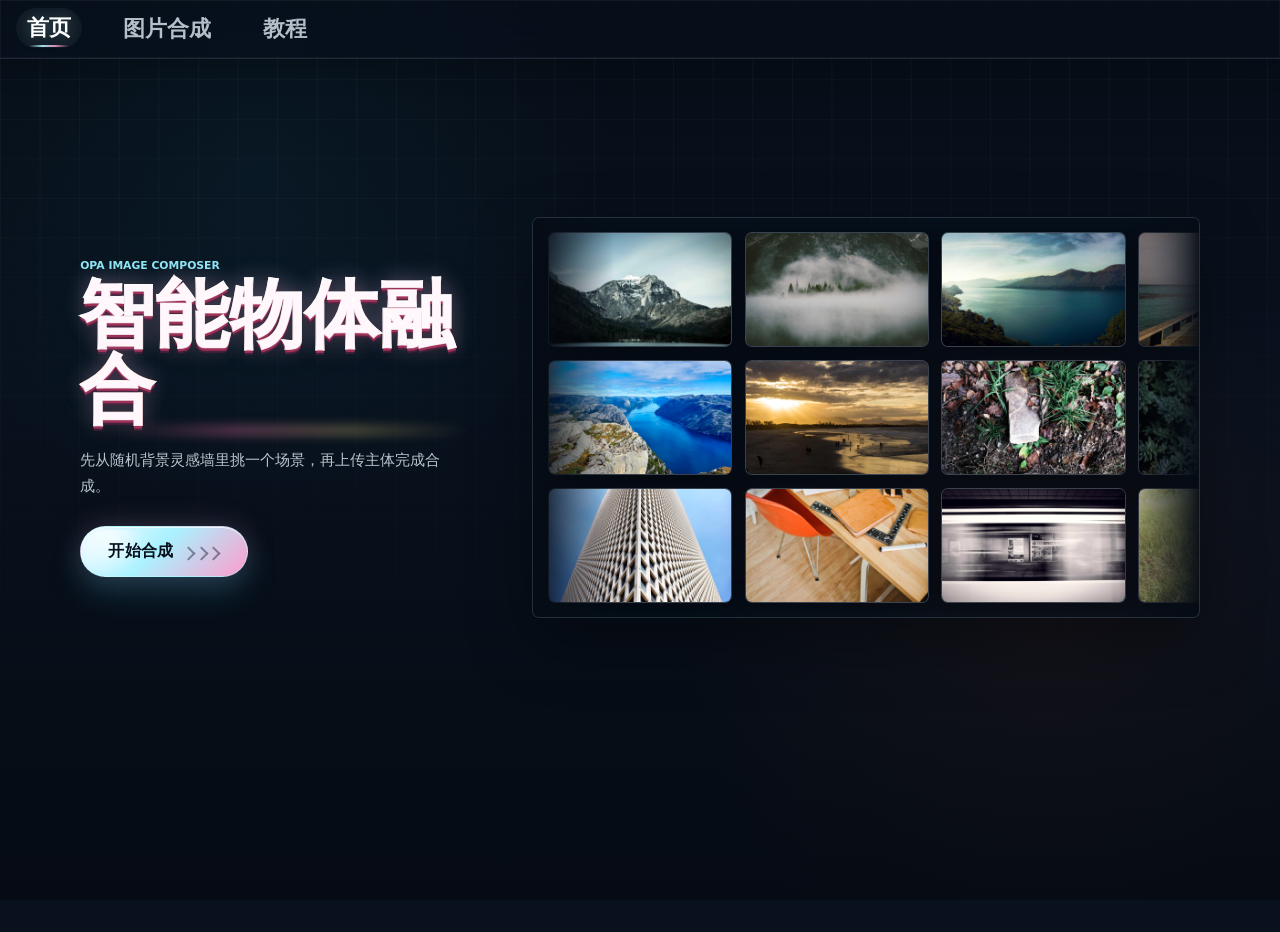
==== commit f492917a: "Add files via upload" ====
--- a/index.html
+++ b/index.html
@@ -5,6 +5,7 @@
     <meta name="viewport" content="width=device-width, initial-scale=1" />
     <title>智能物体融合</title>
     <link rel="stylesheet" href="styles.css" />
+    <link rel="stylesheet" href="opa-placement.css" />
   </head>
   <body>
     <div class="ambient-bg" aria-hidden="true">
@@ -61,9 +62,9 @@
                   <span class="adjust-orb-dot"></span>
                   <span>调整</span>
                 </button>
-                <section class="adjust-card" id="adjustCard" hidden>
+                <section class="adjust-card" id="cutoutAdjustCard" hidden>
                   <div class="adjust-card-head">
-                    <strong>图像调整</strong>
+                    <strong>抠图调整</strong>
                     <span>拖动小窗可移动</span>
                   </div>
                   <div class="adjust-panel" id="cutoutAdjustPanel">
@@ -90,6 +91,37 @@
                       <button class="adjust-reset" id="cutoutUndoButton" type="button" disabled>撤销上一步</button>
                       <button class="adjust-reset" id="cutoutResetButton" type="button">恢复抠图</button>
                     </div>
+                  </div>
+                </section>
+                <section class="adjust-card" id="placementAdjustCard" hidden>
+                  <div class="adjust-card-head">
+                    <strong>合成放置</strong>
+                    <span>拖动小窗可移动</span>
+                  </div>
+                  <div class="adjust-panel placement-adjust-panel" id="placementAdjustPanel">
+                    <div class="placement-schemes" role="radiogroup" aria-label="放置方案">
+                      <button class="placement-scheme active" data-placement-scheme="1" type="button">方案一</button>
+                      <button class="placement-scheme" data-placement-scheme="2" type="button" disabled>方案二</button>
+                      <button class="placement-scheme" data-placement-scheme="3" type="button" disabled>方案三</button>
+                    </div>
+                    <label class="adjust-control">
+                      <span class="placement-control-head">
+                        <span>搜索精度</span>
+                        <output class="placement-level" id="placementPrecisionValue">3</output>
+                      </span>
+                      <input id="placementPrecisionSlider" type="range" min="1" max="5" step="1" value="3" />
+                    </label>
+                    <label class="adjust-control">
+                      <span class="placement-control-head">
+                        <span>大小检索范围</span>
+                        <output class="placement-level" id="placementSizeValue">3</output>
+                      </span>
+                      <input id="placementSizeSlider" type="range" min="1" max="5" step="1" value="3" />
+                    </label>
+                    <button class="placement-search-button" id="placementSearchButton" type="button">
+                      搜索最佳位置
+                    </button>
+                    <div class="placement-status" id="placementStatus">方案一：OPA 模型评分搜索</div>
                   </div>
                 </section>
               </div>
@@ -179,6 +211,7 @@
 
     <script src="assets/example-foregrounds/foreground-data.js"></script>
     <script src="assets/example-backgrounds/background-data.js"></script>
+    <script src="opa-placement.js"></script>
     <script src="app.js"></script>
   </body>
 </html>
--- a/styles.css
+++ b/styles.css
@@ -18,6 +18,7 @@
   --glow: rgba(30, 159, 184, 0.28);
   --glass: rgba(10, 20, 34, 0.66);
   --glass-strong: rgba(12, 24, 39, 0.72);
+  --page-scale: 0.9;
 }
 
 * {
@@ -27,6 +28,8 @@
 body {
   margin: 0;
   min-height: 100vh;
+  overflow-x: hidden;
+  zoom: var(--page-scale);
   background: #08111d;
   color: var(--ink);
   font-family:
@@ -1244,6 +1247,7 @@
 .stage-viewport {
   overflow: hidden;
   min-width: 0;
+  height: 100%;
 }
 
 .stage-track {
@@ -1255,15 +1259,22 @@
 
 .stage-slide {
   display: grid;
+  align-items: stretch;
   min-width: 100%;
   height: 100%;
 }
 
 .stage-slide .canvas-wrap {
-  min-height: calc(100vh - 264px);
+  height: 100%;
+  min-height: 0;
   width: 100%;
   margin: 0 auto;
   padding-right: 350px;
+  padding-top: 92px;
+}
+
+.composer-app.recommendations-collapsed .stage-slide .canvas-wrap {
+  padding-right: 18px;
 }
 
 .stage-slide:nth-child(3) .canvas-wrap,
@@ -1277,7 +1288,7 @@
 
 .recommend-panel {
   position: absolute;
-  top: 92px;
+  top: 108px;
   right: 18px;
   bottom: 14px;
   z-index: 4;
@@ -1718,6 +1729,13 @@
   transform: translateY(-2px);
 }
 
+.subject-wrap.is-selecting canvas,
+.subject-wrap.is-selecting:hover canvas {
+  animation: none;
+  transform: none;
+  transition: none;
+}
+
 .result-wrap canvas {
   box-shadow:
     0 24px 52px rgba(0, 0, 0, 0.38),
--- a/opa-placement.css
+++ b/opa-placement.css
@@ -0,0 +1,92 @@
+.placement-adjust-panel {
+  gap: 14px;
+}
+
+.adjust-widget[hidden] {
+  display: none;
+}
+
+#cutoutAdjustCard,
+#placementAdjustCard {
+  width: 100%;
+}
+
+.placement-schemes {
+  display: grid;
+  grid-template-columns: repeat(3, minmax(0, 1fr));
+  gap: 7px;
+}
+
+.placement-scheme {
+  min-height: 36px;
+  border: 1px solid rgba(202, 226, 244, 0.18);
+  border-radius: 9px;
+  padding: 0 8px;
+  color: rgba(238, 248, 255, 0.72);
+  background: rgba(255, 255, 255, 0.055);
+  cursor: pointer;
+  font-size: 13px;
+  font-weight: 900;
+}
+
+.placement-scheme.active {
+  border-color: rgba(169, 242, 255, 0.46);
+  color: #fff;
+  background:
+    linear-gradient(135deg, rgba(169, 242, 255, 0.16), rgba(255, 156, 204, 0.13)),
+    rgba(255, 255, 255, 0.07);
+  box-shadow:
+    0 0 20px rgba(169, 242, 255, 0.12),
+    inset 0 1px 0 rgba(255, 255, 255, 0.1);
+}
+
+.placement-scheme:disabled {
+  cursor: not-allowed;
+  opacity: 0.38;
+}
+
+.placement-control-head {
+  display: flex;
+  align-items: center;
+  justify-content: space-between;
+  gap: 12px;
+}
+
+.placement-level {
+  display: grid;
+  place-items: center;
+  min-width: 30px;
+  height: 24px;
+  border: 1px solid rgba(169, 242, 255, 0.2);
+  border-radius: 999px;
+  color: #eafaff;
+  background: rgba(169, 242, 255, 0.08);
+  font-size: 12px;
+}
+
+.placement-search-button {
+  min-height: 38px;
+  border: 1px solid rgba(255, 210, 236, 0.36);
+  border-radius: 10px;
+  color: #fff;
+  background:
+    linear-gradient(135deg, rgba(255, 117, 180, 0.23), rgba(169, 242, 255, 0.16)),
+    rgba(9, 20, 34, 0.82);
+  box-shadow:
+    0 10px 24px rgba(0, 0, 0, 0.24),
+    inset 0 1px 0 rgba(255, 255, 255, 0.1);
+  cursor: pointer;
+  font-weight: 900;
+}
+
+.placement-search-button:disabled {
+  cursor: wait;
+  opacity: 0.52;
+}
+
+.placement-status {
+  min-height: 18px;
+  color: rgba(231, 244, 255, 0.68);
+  font-size: 12px;
+  line-height: 1.45;
+}
